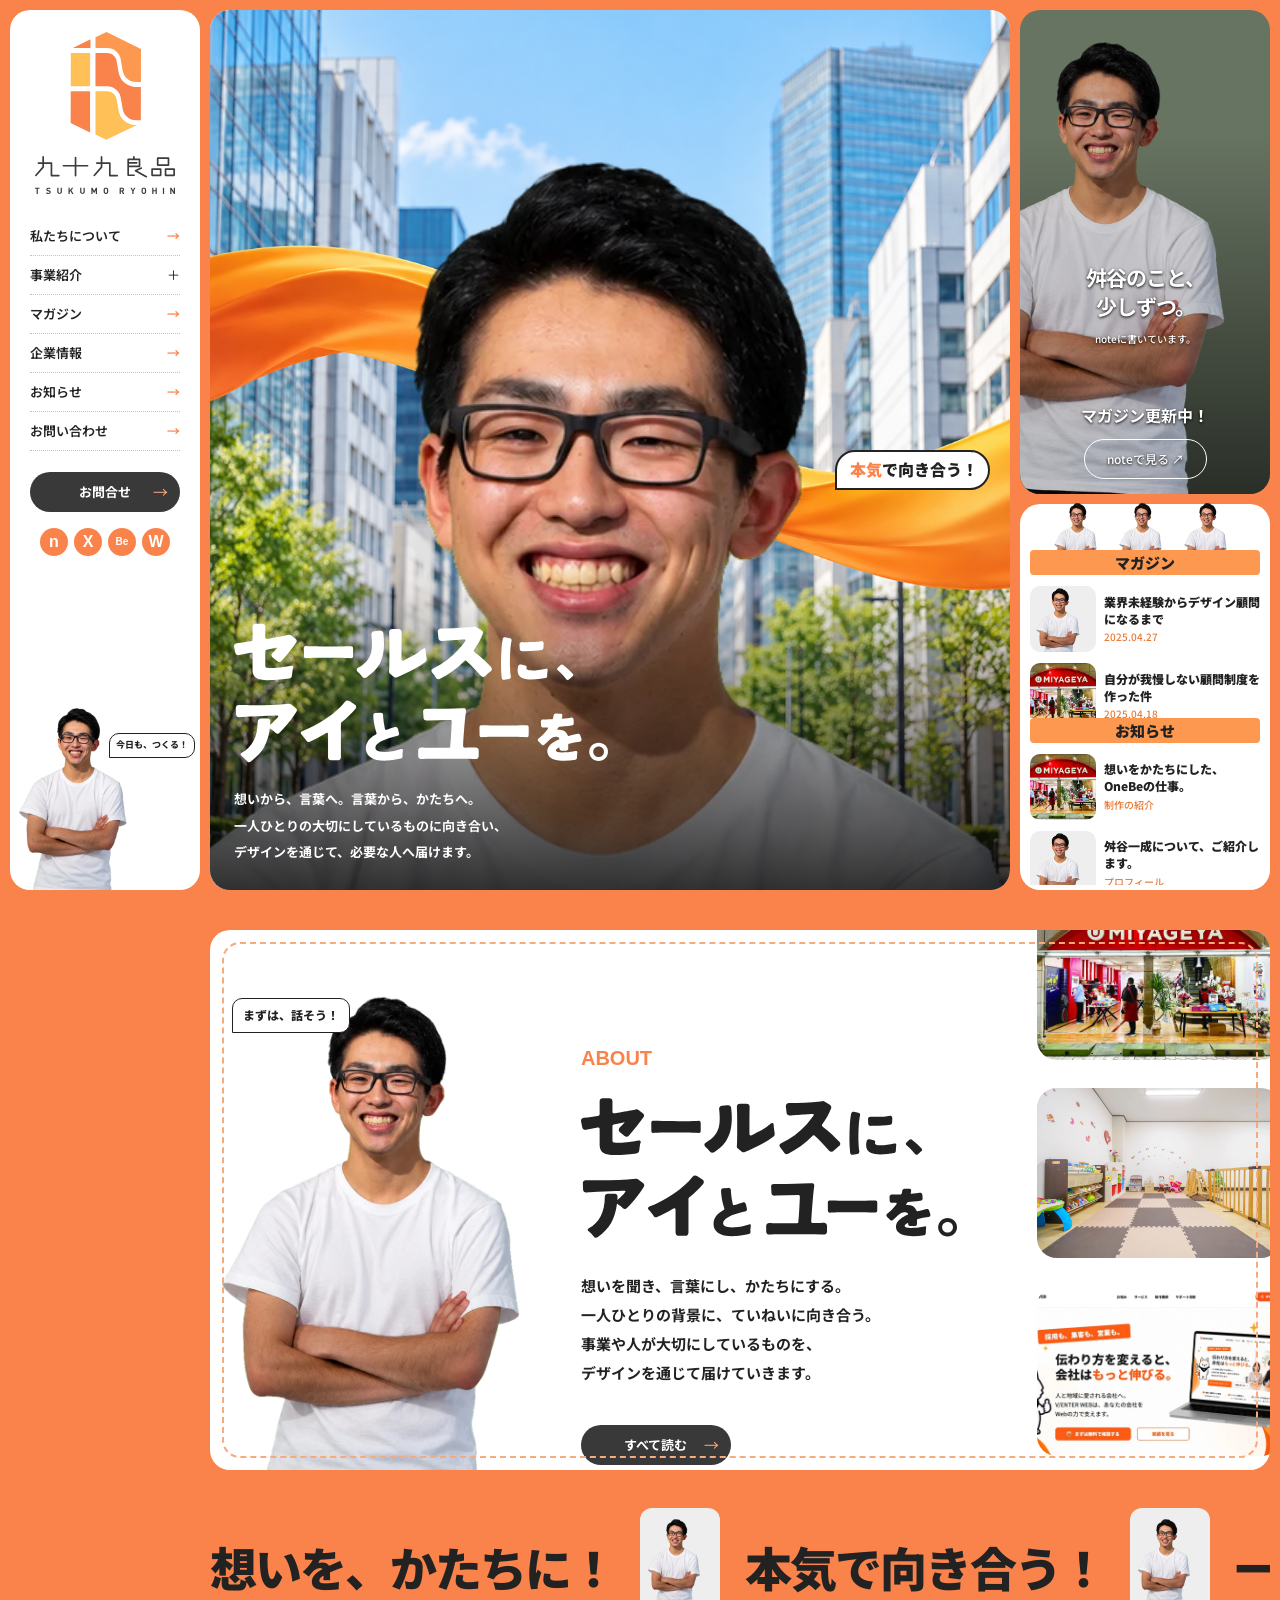
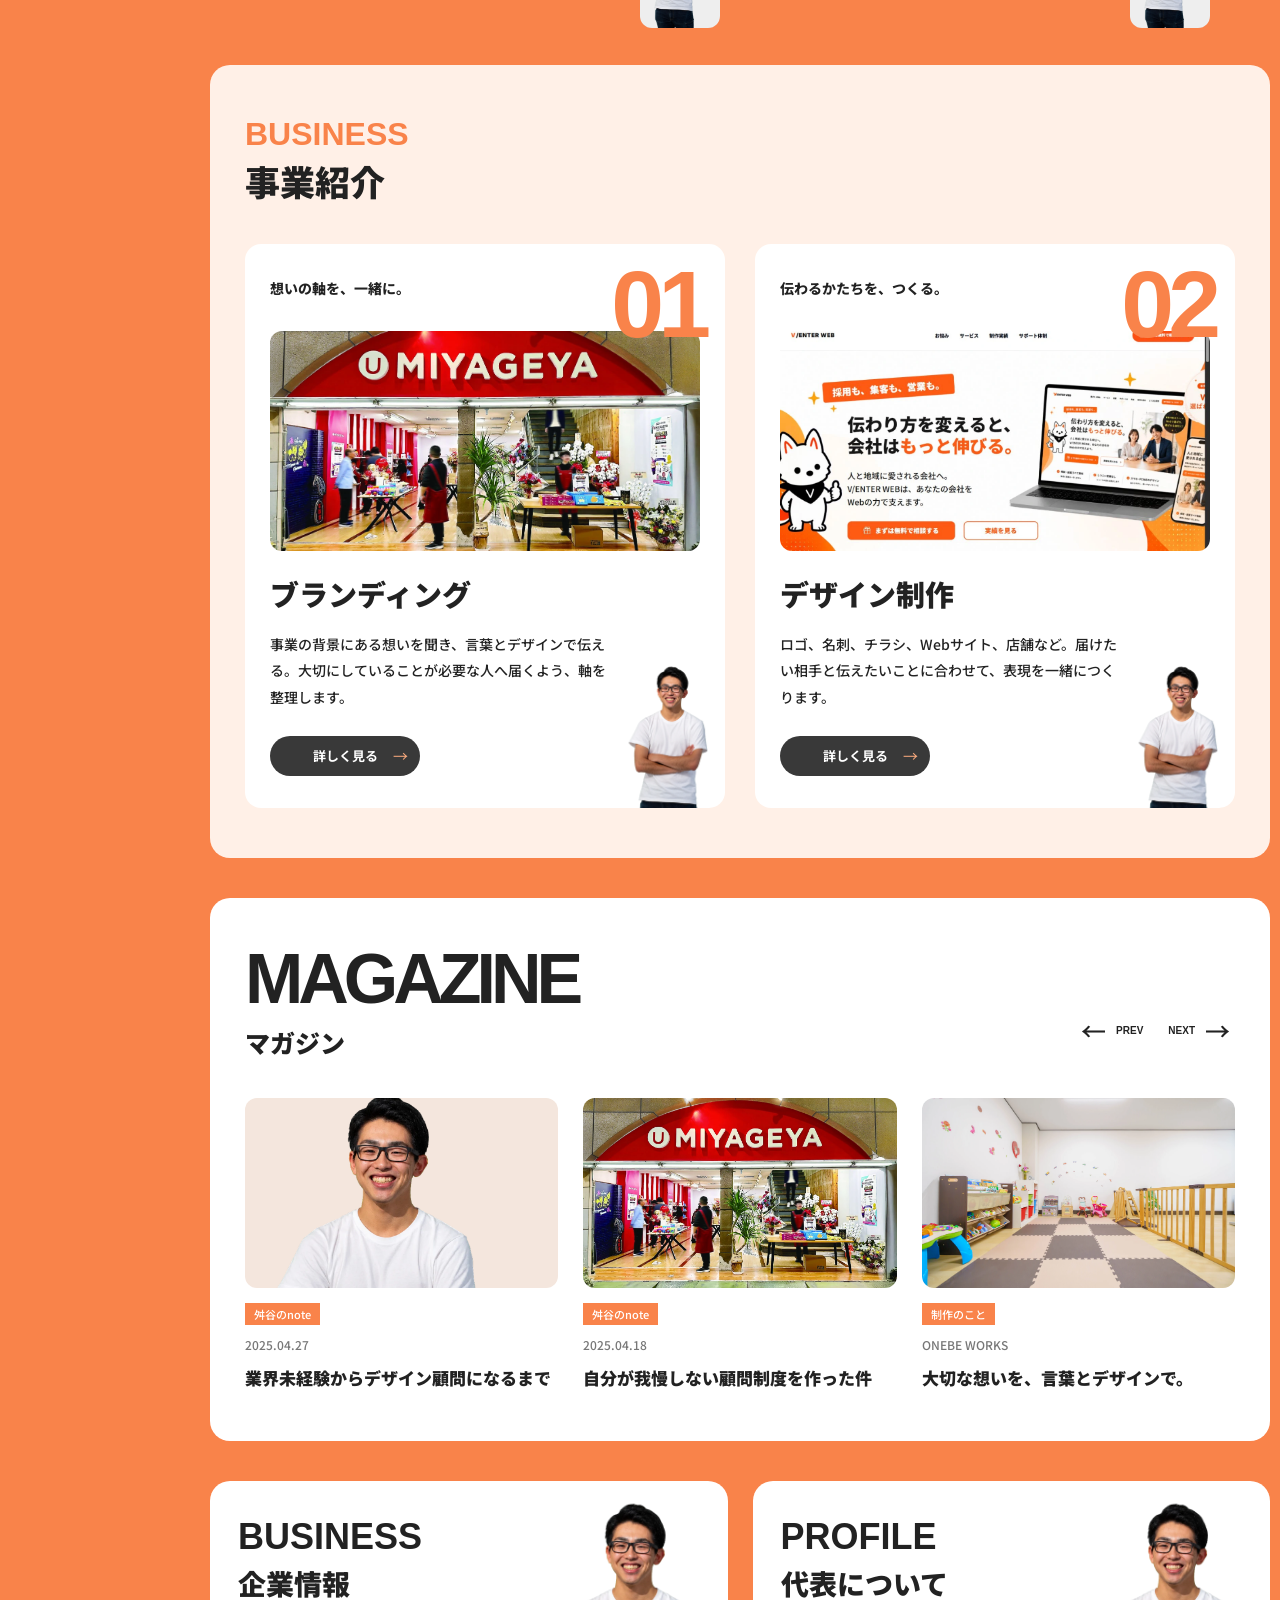
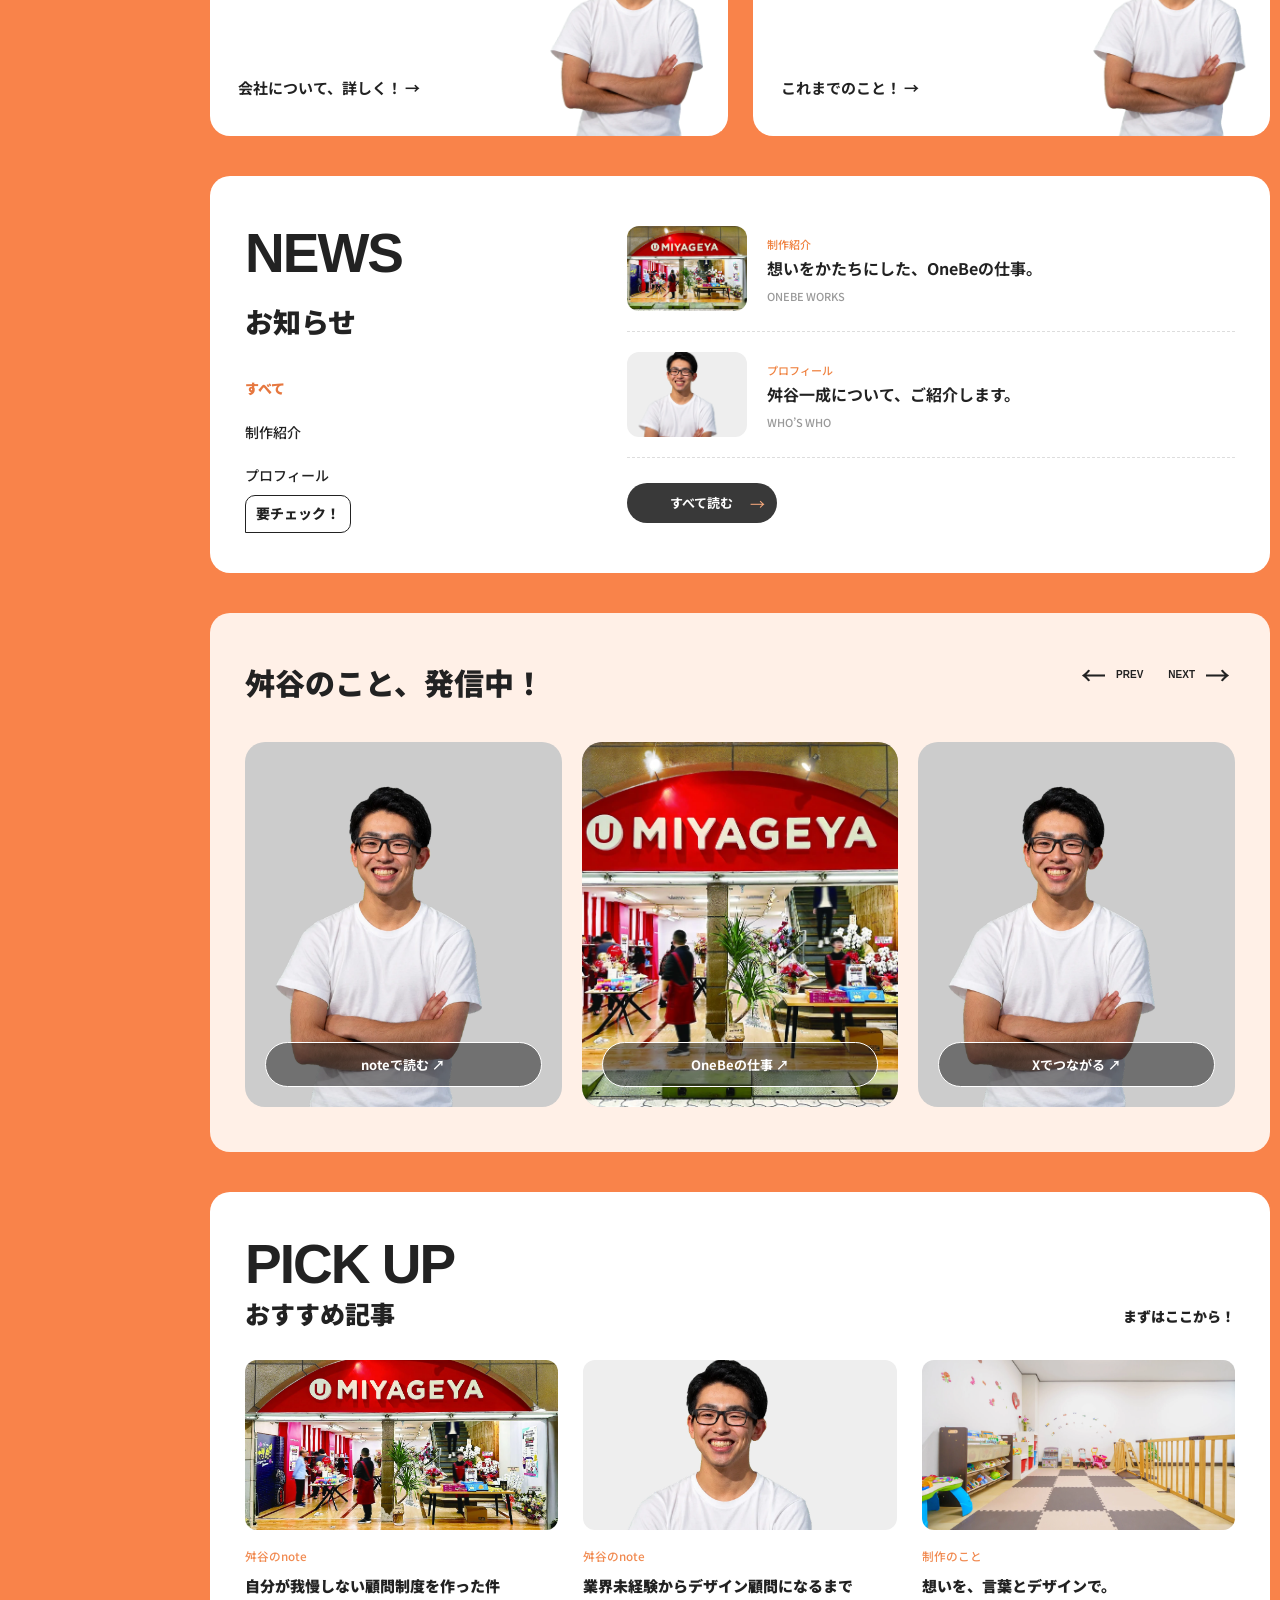
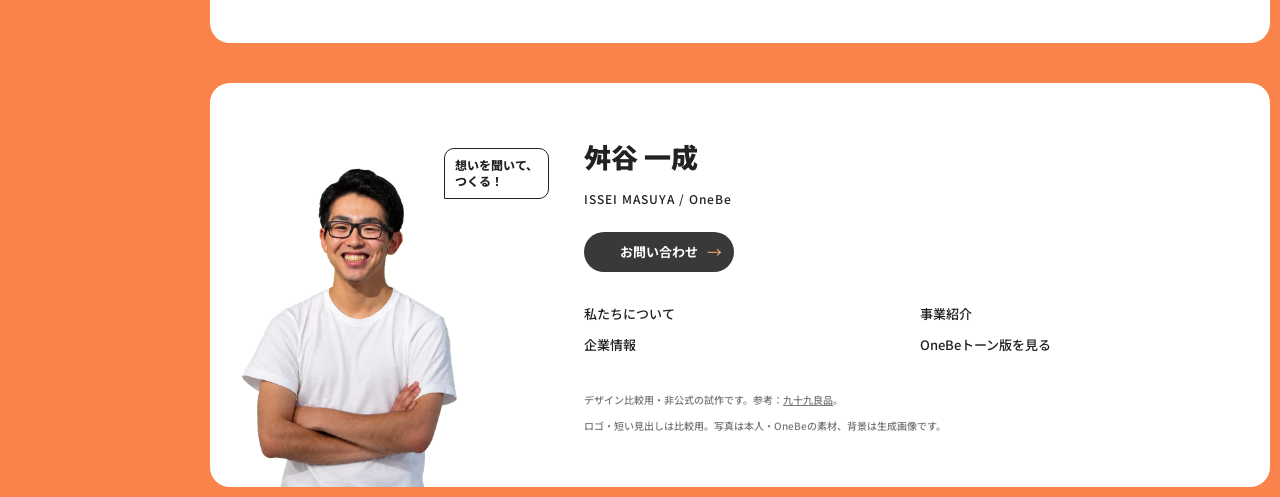
==== reference-study/index.html @ 9614a1eb "Add reference-layout photo replacement comparison with noindex" ====
﻿<!doctype html>
<html lang="ja"><head><meta charset="utf-8"><meta name="viewport" content="width=device-width,initial-scale=1"><meta name="robots" content="noindex,nofollow"><meta name="googlebot" content="noindex,nofollow"><title>写真差替え・デザイン比較｜who's who</title><meta name="description" content="九十九良品サイトの構成を検証する写真差替え比較版。公式サイトではありません。"><link rel="stylesheet" href="study.css?v=1"><script src="study.js" defer></script></head>
<body id="top"><a class="skip" href="#main">本文へ移動</a><div class="layout"><aside class="side"><header><div class="brand"><a href="#top" aria-label="比較版トップ"><picture><source media="(max-width:768px)" srcset="assets/logo-tsukumo_02.svg"><img src="assets/logo-tsukumo_01.svg" alt="九十九良品：参考サイトのロゴ" width="150" height="180"></picture></a><button id="menu" aria-expanded="false" aria-controls="nav">MENU ＋</button></div><div id="nav" class="navigation"><nav aria-label="メインメニュー"><a href="#about">私たちについて <span>→</span></a><button id="business-toggle" aria-expanded="false" aria-controls="business-nav">事業紹介 <span>＋</span></button><div id="business-nav" hidden><a href="#business">ブランディング</a><a href="#business">デザイン制作</a></div><a href="#magazine">マガジン <span>→</span></a><a href="#company">企業情報 <span>→</span></a><a href="#news">お知らせ <span>→</span></a><a href="#contact">お問い合わせ <span>→</span></a></nav><a class="pill" href="https://onebe-inc.github.io/corporate/contact/">お問合せ <span>→</span></a><div class="socials"><a href="https://note.com/isseimasuya" aria-label="note">n</a><a href="https://x.com/isseimasuya" aria-label="X">X</a><a href="https://onebe-inc.github.io/corporate/" aria-label="OneBe">Be</a><a href="../" aria-label="OneBe版へ">W</a></div></div><div class="side-person"><img src="assets/portrait.webp" alt="" width="1000" height="1500"><span class="bubble">今日も、つくる！</span></div></header></aside>
<main id="main"><section class="fv" aria-label="メインビジュアル"><div class="kv"><img class="city" src="assets/hero-background.png" alt="" width="1122" height="1402"><img class="person" src="assets/portrait.webp" alt="舛谷一成の人物写真に差し替えたメインビジュアル" width="1000" height="1500" fetchpriority="high"><div class="shade"></div><div class="balloon"><span>本気</span>で向き合う！</div><div class="kv-content"><h1><img src="assets/tx_01.svg" alt="セールスに、アイとユーを。" width="374" height="146"></h1><p>想いから、言葉へ。言葉から、かたちへ。<br>一人ひとりの大切にしているものに向き合い、<br>デザインを通じて、必要な人へ届けます。</p></div></div>
<aside class="fv-side" aria-label="記事とお知らせ"><a class="channel-card" href="https://note.com/isseimasuya"><img src="assets/portrait.webp" alt="舛谷一成" width="1000" height="1500"><div><strong>舛谷のこと、<br>少しずつ。</strong><small>noteに書いています。</small><b>マガジン更新中！</b><span>noteで見る ↗</span></div></a><div class="feed"><div class="feed-people" aria-hidden="true"><img src="assets/portrait.webp" alt=""><img src="assets/portrait.webp" alt=""><img src="assets/portrait.webp" alt=""></div><h2>マガジン</h2><div class="feed-list"><a href="https://note.com/isseimasuya/n/nf09b0b39cf4e"><img src="assets/portrait.webp" alt=""><p>業界未経験からデザイン顧問になるまで<time>2025.04.27</time></p></a><a href="https://note.com/isseimasuya/n/n8f726bd15c72"><img src="assets/umui-miyageya.webp" alt=""><p>自分が我慢しない顧問制度を作った件<time>2025.04.18</time></p></a></div><h2>お知らせ</h2><div class="feed-list"><a href="#work"><img src="assets/umui-miyageya.webp" alt=""><p>想いをかたちにした、OneBeの仕事。<time>制作の紹介</time></p></a><a href="#about"><img src="assets/portrait.webp" alt=""><p>舛谷一成について、ご紹介します。<time>プロフィール</time></p></a></div></div></aside></section>
<section class="about section" id="about"><div class="about-border"></div><img class="about-person" src="assets/portrait.webp" alt="舛谷一成" width="1000" height="1500"><div class="about-copy"><span class="eyebrow">ABOUT</span><h2><img src="assets/tx_01.svg" alt="セールスに、アイとユーを。" width="374" height="146"></h2><p>想いを聞き、言葉にし、かたちにする。<br>一人ひとりの背景に、ていねいに向き合う。<br>事業や人が大切にしているものを、<br>デザインを通じて届けていきます。</p><a class="pill" href="../#about">すべて読む <span>→</span></a></div><div class="about-gallery"><img src="assets/umui-miyageya.webp" alt="UMUI・MIYAGEYA 店舗" loading="lazy"><img src="assets/soyokaze-room.webp" alt="託児所そよかぜ" loading="lazy"><img src="assets/vaizo-enter-web-top.webp" alt="VAIZOのWebサイト" loading="lazy"></div><span class="about-bubble bubble">まずは、話そう！</span></section>
<div class="ribbon-copy" aria-hidden="true"><b>想いを、かたちに！</b><img src="assets/portrait.webp" alt=""><b>本気で向き合う！</b><img src="assets/portrait.webp" alt=""><b>一緒につくる！</b></div>
<section class="business section" id="business"><div class="section-heading"><span class="eyebrow">BUSINESS</span><h2>事業紹介</h2></div><div class="business-grid"><article><span class="service-label">想いの軸を、一緒に。</span><b class="service-number">01</b><img class="service-photo" src="assets/umui-miyageya.webp" alt="UMUI・MIYAGEYAの店舗" loading="lazy"><h3>ブランディング</h3><p>事業の背景にある想いを聞き、言葉とデザインで伝える。大切にしていることが必要な人へ届くよう、軸を整理します。</p><a class="pill" href="https://onebe-inc.github.io/corporate/">詳しく見る <span>→</span></a><img class="service-person" src="assets/portrait.webp" alt="" loading="lazy"></article><article><span class="service-label">伝わるかたちを、つくる。</span><b class="service-number">02</b><img class="service-photo" src="assets/vaizo-enter-web-top.webp" alt="VAIZOのWebサイト" loading="lazy"><h3>デザイン制作</h3><p>ロゴ、名刺、チラシ、Webサイト、店舗など。届けたい相手と伝えたいことに合わせて、表現を一緒につくります。</p><a class="pill" href="https://onebe-inc.github.io/corporate/works/">詳しく見る <span>→</span></a><img class="service-person" src="assets/portrait.webp" alt="" loading="lazy"></article></div></section>
<section class="magazine section" id="magazine"><div class="section-heading"><span class="magazine-en">MAGAZINE</span><h2>マガジン</h2><div class="carousel-controls"><button data-target="articles" data-dir="-1" aria-label="前の記事">← <small>PREV</small></button><button data-target="articles" data-dir="1" aria-label="次の記事"><small>NEXT</small> →</button></div></div><div class="article-track" id="articles"><a href="https://note.com/isseimasuya/n/nf09b0b39cf4e"><img src="assets/portrait.webp" alt="舛谷一成" loading="lazy"><span class="category">舛谷のnote</span><time>2025.04.27</time><h3>業界未経験からデザイン顧問になるまで</h3></a><a href="https://note.com/isseimasuya/n/n8f726bd15c72"><img src="assets/umui-miyageya.webp" alt="UMUI・MIYAGEYAの店舗" loading="lazy"><span class="category">舛谷のnote</span><time>2025.04.18</time><h3>自分が我慢しない顧問制度を作った件</h3></a><a href="https://onebe-inc.github.io/corporate/works/"><img src="assets/soyokaze-room.webp" alt="託児所そよかぜ" loading="lazy"><span class="category">制作のこと</span><time>ONEBE WORKS</time><h3>大切な想いを、言葉とデザインで。</h3></a></div></section>
<div class="wide-links section" id="company"><a href="https://onebe-inc.github.io/corporate/about/"><div><span>BUSINESS</span><h2>企業情報</h2></div><img src="assets/portrait.webp" alt="舛谷一成" loading="lazy"><b>会社について、詳しく！ →</b></a><a href="../#story"><div><span>PROFILE</span><h2>代表について</h2></div><img src="assets/portrait.webp" alt="舛谷一成" loading="lazy"><b>これまでのこと！ →</b></a></div>
<section class="news section" id="news"><div class="news-title"><span class="eyebrow">NEWS</span><h2>お知らせ</h2><div class="tabs"><button class="selected" data-filter="all">すべて</button><button data-filter="work">制作紹介</button><button data-filter="profile">プロフィール</button></div></div><div class="news-list"><a href="https://onebe-inc.github.io/corporate/works/" data-kind="work"><img src="assets/umui-miyageya.webp" alt="" loading="lazy"><span><small>制作紹介</small><strong>想いをかたちにした、OneBeの仕事。</strong><time>ONEBE WORKS</time></span></a><a href="../#about" data-kind="profile"><img src="assets/portrait.webp" alt="" loading="lazy"><span><small>プロフィール</small><strong>舛谷一成について、ご紹介します。</strong><time>WHO’S WHO</time></span></a><a class="pill" href="https://onebe-inc.github.io/corporate/news/">すべて読む <span>→</span></a></div><span class="news-bubble bubble">要チェック！</span></section>
<section class="channel section"><div class="section-heading"><h2>舛谷のこと、発信中！</h2><div class="carousel-controls"><button data-target="channels" data-dir="-1" aria-label="前の投稿">← <small>PREV</small></button><button data-target="channels" data-dir="1" aria-label="次の投稿"><small>NEXT</small> →</button></div></div><div class="channel-track" id="channels"><a href="https://note.com/isseimasuya"><img src="assets/portrait.webp" alt="舛谷一成" loading="lazy"><b>noteで読む ↗</b></a><a href="https://onebe-inc.github.io/corporate/works/"><img src="assets/umui-miyageya.webp" alt="UMUI・MIYAGEYA" loading="lazy"><b>OneBeの仕事 ↗</b></a><a href="https://x.com/isseimasuya"><img src="assets/portrait.webp" alt="舛谷一成" loading="lazy"><b>Xでつながる ↗</b></a></div></section>
<section class="pickup section" id="work"><div class="section-heading"><span class="eyebrow">PICK UP</span><h2>おすすめ記事</h2><p>まずはここから！</p></div><div class="pick-grid"><a href="https://note.com/isseimasuya/n/n8f726bd15c72"><img src="assets/umui-miyageya.webp" alt="" loading="lazy"><small>舛谷のnote</small><h3>自分が我慢しない顧問制度を作った件</h3></a><a href="https://note.com/isseimasuya/n/nf09b0b39cf4e"><img src="assets/portrait.webp" alt="" loading="lazy"><small>舛谷のnote</small><h3>業界未経験からデザイン顧問になるまで</h3></a><a href="https://onebe-inc.github.io/corporate/works/"><img src="assets/soyokaze-room.webp" alt="" loading="lazy"><small>制作のこと</small><h3>想いを、言葉とデザインで。</h3></a></div></section>
<footer class="section" id="contact"><div class="footer-person"><img src="assets/portrait.webp" alt="" loading="lazy"><span class="bubble">想いを聞いて、<br>つくる！</span></div><div class="footer-info"><h2>舛谷 一成</h2><p>ISSEI MASUYA / OneBe</p><a class="pill" href="https://onebe-inc.github.io/corporate/contact/">お問い合わせ <span>→</span></a><div class="footer-nav"><a href="#about">私たちについて</a><a href="#business">事業紹介</a><a href="#company">企業情報</a><a href="../">OneBeトーン版を見る</a></div><small>デザイン比較用・非公式の試作です。参考：<a href="https://tsukumo-ryouhin.jp/">九十九良品</a>。<br>ロゴ・短い見出しは比較用。写真は本人・OneBeの素材、背景は生成画像です。</small></div></footer></main></div></body></html>
---- reference-study/study.css ----
﻿@import url('https://fonts.googleapis.com/css2?family=Noto+Sans+JP:wght@400;500;600;700;800;900&display=swap');
:root{--orange:#f9834a;--accent:#fc984f;--ink:#222;--white:#fff}*{box-sizing:border-box}html{scroll-behavior:smooth;scroll-padding-top:25px}body{margin:0;background:var(--orange);color:var(--ink);font:500 14px/1.8 'Noto Sans JP',sans-serif}a{color:inherit;text-decoration:none}button{font:inherit;color:inherit;cursor:pointer}img{max-width:100%;vertical-align:middle}h1,h2,h3,p,figure{margin:0}h2,h3{font-weight:900}button:focus-visible,a:focus-visible{outline:3px solid #2159c9;outline-offset:4px}.skip{position:fixed;left:10px;top:-100px;z-index:100;background:#fff;padding:12px}.skip:focus{top:10px}
.layout{max-width:1360px;padding:10px;margin:auto;display:grid;grid-template-columns:190px minmax(0,1fr);gap:10px}.side{position:relative}.side header{position:sticky;top:10px;height:calc(100dvh - 20px);min-height:730px;border-radius:20px;background:white;overflow:hidden;padding:20px;isolation:isolate}.brand img{width:150px;height:auto;display:block}.brand{height:178px}.brand #menu{display:none}.navigation{position:relative;z-index:3}nav{margin-top:15px}nav>a,nav>button{width:100%;display:flex;align-items:center;justify-content:space-between;background:none;border:0;border-bottom:1px dotted #c5c5b4;text-align:left;min-height:38px;padding:8px 0;font-size:13px;font-weight:600}nav a>span{color:var(--orange)}nav button>span{font-weight:400}#business-nav{background:#fff4eb;padding-left:8px;font-size:11px}#business-nav a{display:block;padding:8px}.pill{background:#393939;color:#fff;border-radius:25px;height:40px;padding:9px 18px;display:flex;align-items:center;justify-content:center;position:relative;font-size:13px;font-weight:700;min-width:150px;width:max-content}.pill>span{position:absolute;right:12px;font-size:15px;font-weight:400;color:#f9aa7d}.navigation>.pill{margin-top:25px;width:150px}.socials{display:flex;gap:6px;justify-content:center;margin-top:16px}.socials a{display:grid;place-items:center;width:28px;height:28px;background:var(--orange);color:white;border-radius:50%;font:700 16px Arial}.socials a:nth-child(3){font-size:10px}.side-person{position:absolute;bottom:0;left:10px;right:5px;height:195px;z-index:1}.side-person>img{width:165px;height:247px;object-fit:contain;position:absolute;left:-17px;bottom:-42px}.bubble{background:white;border:1.5px solid #222;border-radius:10px 10px 10px 0;font-weight:800;line-height:1.4;padding:8px 10px;white-space:nowrap}.side-person .bubble{position:absolute;right:0;top:38px;font-size:9px;padding:5px 6px}main{min-width:0}.fv{display:grid;grid-template-columns:minmax(0,1fr) 250px;gap:10px;height:calc(100dvh - 20px);min-height:730px}.kv{position:relative;overflow:hidden;border-radius:20px;background:#fff;color:white;isolation:isolate}.city{position:absolute;width:100%;height:100%;object-fit:cover;object-position:center}.person{position:absolute;width:166%;height:auto;max-width:none;top:-17%;left:-27%;z-index:1}.shade{position:absolute;inset:0;background:linear-gradient(180deg,transparent 64.25%,rgba(0,0,0,.8));z-index:2}.balloon{position:absolute;top:50%;left:calc(50% + 9em);background:white;border:2px solid #222;border-radius:22px 22px 22px 0;color:#222;padding:7px 10px 9px 13px;font-size:clamp(12px,1.25vw,17px);font-weight:900;line-height:1.25;white-space:nowrap;z-index:3}.balloon>span{color:var(--orange)}.kv-content{position:absolute;left:24px;right:24px;bottom:24px;z-index:4;display:flex;align-items:end;gap:28px}.kv h1{width:46.6334%;max-width:374px;flex-shrink:0}.kv h1 img{width:100%;height:auto;filter:invert(1) brightness(2);display:block}.kv-content>p{font-size:13px;line-height:2.04;font-weight:700;max-width:400px}.fv-side{display:flex;flex-direction:column;gap:10px;min-width:0}.channel-card{height:55%;min-height:390px;border-radius:20px;overflow:hidden;position:relative;background:#687462;color:#fff;flex-shrink:0;isolation:isolate}.channel-card>img{position:absolute;width:160%;max-width:none;height:auto;left:-38%;top:-5%;filter:brightness(.82)}.channel-card:after{content:'';position:absolute;inset:0;background:linear-gradient(transparent 25%,#0009);z-index:-1}.channel-card>div{position:absolute;inset:auto 10px 15px;text-align:center;text-shadow:0 1px 3px #000;display:flex;align-items:center;flex-direction:column}.channel-card strong{font-size:22px;line-height:1.4;letter-spacing:-1px}.channel-card small{font-size:10px;margin:8px 0}.channel-card b{font-size:16px;margin-top:45px}.channel-card span{display:block;border:1px solid white;border-radius:25px;font-size:12px;padding:8px 22px;margin-top:10px}.feed{border-radius:20px;background:white;flex-grow:1;min-height:0;position:relative;padding:46px 10px 5px;display:flex;flex-direction:column;isolation:isolate}.feed-people{position:absolute;left:10px;right:10px;top:-10px;height:56px;overflow:hidden;display:flex;justify-content:center;z-index:-1}.feed-people img{width:65px;height:98px;object-fit:contain}.feed h2{font-size:15px;line-height:25px;height:25px;background:var(--accent);border-radius:4px;text-align:center;flex-shrink:0}.feed-list{overflow:auto;scrollbar-width:none;flex:1;min-height:0;padding-block:5px}.feed-list::-webkit-scrollbar{display:none}.feed-list a{display:flex;align-items:center;gap:8px;margin:6px 0 11px}.feed-list a>img{width:66px;height:66px;border-radius:10px;object-fit:cover;background:#eee;flex-shrink:0}.feed-list a>img[src*="portrait"]{object-position:50% 20%}.feed-list p{font-size:12px;font-weight:900;line-height:1.4}.feed-list time{display:block;color:#e77b37;font-weight:500;font-size:10px;margin-top:3px}
.section{margin-top:40px;border-radius:20px;position:relative}.about{height:540px;background:#fff;overflow:hidden;display:grid;grid-template-columns:32% 40% 23%;column-gap:3%;align-items:center}.about-border{position:absolute;inset:12px;border:2px dashed #f9aa7d;border-radius:18px;pointer-events:none;z-index:4}.about-person{position:absolute;width:43%;height:auto;bottom:-27%;left:-3%;max-width:none}.about-copy{grid-column:2;padding:45px 0;position:relative;z-index:3}.eyebrow{font:900 20px/1.2 Arial;color:var(--orange);display:block}.about h2{margin:25px 0 30px;max-width:376px}.about h2 img{display:block;width:100%}.about p{font-size:15px;line-height:1.95;font-weight:700}.about .pill{margin-top:37px}.about-gallery{grid-column:3;display:flex;flex-direction:column;gap:28px;height:650px;transform:translateY(-40px)}.about-gallery img{width:100%;height:170px;object-fit:cover;border-radius:20px}.about-bubble{position:absolute;left:22px;top:68px;font-size:12px;z-index:5}.ribbon-copy{display:flex;align-items:center;gap:25px;white-space:nowrap;overflow:hidden;height:195px}.ribbon-copy b{font-size:47px;font-weight:900;letter-spacing:-2px}.ribbon-copy img{height:120px;width:90px;object-fit:cover;object-position:50% 5%;background:#eee;border-radius:12px}.business{background:#fff0e7;padding:50px 35px;margin-top:0}.section-heading{position:relative;margin-bottom:40px}.section-heading .eyebrow{font-size:32px}.section-heading h2{font-size:35px;line-height:1.3;margin-top:5px}.business-grid{display:grid;grid-template-columns:1fr 1fr;gap:30px}.business article{position:relative;background:#fff;border-radius:16px;padding:32px 25px;overflow:hidden}.service-label{font-size:14px;font-weight:800;position:relative;z-index:2}.service-number{font:900 95px/1 Arial;color:var(--orange);position:absolute;right:20px;top:13px;letter-spacing:-6px}.service-photo{width:100%;height:220px;object-fit:cover;border-radius:12px;margin:30px 0 24px}.business h3{font-size:29px;line-height:1.3;margin-bottom:18px}.business p{font-size:14px;line-height:1.9;max-width:340px;position:relative;z-index:3}.business .pill{margin-top:25px}.service-person{position:absolute;width:125px;height:180px;object-fit:contain;bottom:-22px;right:-15px;pointer-events:none}.magazine{padding:50px 35px;background:#fff}.magazine-en{font:900 70px/.9 Arial;letter-spacing:-5px}.magazine h2{font-size:25px;margin-top:15px}.carousel-controls{display:flex;gap:15px;position:absolute;right:0;bottom:0}.carousel-controls button{display:flex;align-items:center;gap:10px;background:none;border:0;font-size:25px;padding:5px;min-width:40px;min-height:44px}.carousel-controls small{font:800 10px Arial}.article-track{display:flex;gap:25px;overflow:auto;scroll-snap-type:x mandatory;scrollbar-width:none}.article-track>a{width:calc((100% - 50px)/3);min-width:260px;flex-shrink:0;scroll-snap-align:start}.article-track>a>img{width:100%;height:190px;object-fit:cover;border-radius:12px;background:#f4e6dd}.article-track>a>img[src*="portrait"]{object-position:50% 17%}.category{display:inline-block;background:var(--orange);color:#fff;font-size:11px;line-height:22px;padding:0 9px;margin-top:15px}.article-track time{display:block;font-size:12px;margin:8px 0;color:#777}.article-track h3{font-size:17px;line-height:1.6}.wide-links{display:grid;grid-template-columns:1fr 1fr;gap:25px}.wide-links>a{border-radius:20px;background:#fff;position:relative;overflow:hidden;min-height:255px;padding:35px 28px;display:flex;flex-direction:column;justify-content:space-between}.wide-links>a>div{position:relative;z-index:2}.wide-links span{font:900 36px Arial}.wide-links h2{font-size:28px}.wide-links img{position:absolute;width:235px;height:350px;object-fit:contain;right:-35px;bottom:-85px}.wide-links b{font-size:15px;position:relative;z-index:2}.news{background:#fff;padding:50px 35px;display:grid;grid-template-columns:35% 1fr;gap:35px}.news .eyebrow{font:900 55px/1 Arial;color:#222;letter-spacing:-2px}.news h2{font-size:28px;margin:15px 0 25px}.tabs{display:flex;flex-direction:column;align-items:start;gap:8px}.tabs button{border:0;background:none;padding:5px 0;font-size:14px}.tabs button.selected{font-weight:900;color:#e6773f}.news-list>a:not(.pill){display:flex;align-items:center;gap:20px;padding:20px 0;border-bottom:1px dashed #ddd}.news-list>a:first-child{padding-top:0}.news-list img{width:120px;height:85px;object-fit:cover;border-radius:12px;background:#eee}.news-list img[src*="portrait"]{object-position:center 20%}.news-list small{color:#ef813f;font-size:11px}.news-list strong{display:block;font-size:16px;line-height:1.6}.news-list time{display:block;color:#999;font-size:11px;margin-top:5px}.news-list .pill{margin-top:25px}.news-bubble{position:absolute;left:35px;bottom:40px}.channel{background:#fff0e7;padding:45px 35px}.channel h2{font-size:30px}.channel-track{display:flex;gap:20px;overflow:auto;scroll-snap-type:x mandatory;scrollbar-width:none}.channel-track>a{flex-shrink:0;width:calc((100% - 40px)/3);min-width:240px;position:relative;border-radius:20px;overflow:hidden;scroll-snap-align:start;height:365px;background:#ccc}.channel-track img{width:100%;height:100%;object-fit:cover;object-position:50% 0}.channel-track b{position:absolute;bottom:20px;left:20px;right:20px;border:1px solid white;color:white;border-radius:25px;padding:10px;text-align:center;background:#2228;font-size:13px}.pickup{background:#fff;padding:45px 35px}.pickup .eyebrow{font:900 55px/1 Arial;color:#222;letter-spacing:-2px}.pickup .section-heading{margin-bottom:30px}.pickup h2{font-size:25px}.pickup .section-heading>p{position:absolute;right:0;bottom:0;font-weight:900}.pick-grid{display:grid;grid-template-columns:repeat(3,1fr);gap:25px}.pick-grid img{width:100%;height:170px;object-fit:cover;border-radius:12px;background:#eee}.pick-grid img[src*="portrait"]{object-position:50% 15%}.pick-grid small{display:block;color:#f18b52;margin-top:15px}.pick-grid h3{font-size:15px;line-height:1.6;margin-top:8px}footer{min-height:400px;background:#fff;display:grid;grid-template-columns:32% 1fr;overflow:hidden}.footer-person{position:relative}.footer-person img{position:absolute;width:330px;max-width:none;height:495px;object-fit:contain;bottom:-130px;left:0}.footer-person .bubble{position:absolute;right:0;top:65px;font-size:12px}.footer-info{padding:50px 35px}.footer-info h2{font-size:27px}.footer-info>p{font-size:12px;letter-spacing:1px;margin-top:7px}.footer-info .pill{margin-top:22px}.footer-nav{display:grid;grid-template-columns:1fr 1fr;gap:8px 20px;margin:30px 0;font-size:13px}.footer-info small{font-size:10px;line-height:1.7;color:#777}.footer-info small a{text-decoration:underline}[hidden]{display:none!important}.pill:hover{background:#111}a:hover h3{text-decoration:underline;text-underline-offset:4px}
@media(max-width:1359px) and (min-width:980px){.fv{grid-template-columns:minmax(0,1fr) 250px}.kv-content{display:block}.kv h1{width:374px;max-width:90%}.kv-content>p{margin-top:20px}.balloon{left:auto;right:20px}.person{width:190%;left:-37%;top:-7%}.channel-card strong{font-size:21px}}
@media(max-width:979px) and (min-width:769px){.fv{grid-template-columns:1fr;height:auto;min-height:0}.kv{height:calc(100dvh - 20px);min-height:730px}.fv-side{display:grid;grid-template-columns:1fr 1fr;height:440px;margin-top:10px}.channel-card{height:100%;min-height:0}.feed{height:440px}.kv-content{display:block}.kv h1{width:350px}.kv-content>p{margin-top:20px;font-size:12px}.person{width:205%;left:-45%;top:-5%}.balloon{left:auto;right:20px}.about{grid-template-columns:38% 55%;height:570px;gap:3%}.about-person{width:58%;left:-13%;bottom:-5%}.about-copy{grid-column:2;padding-right:20px}.about-gallery{display:none}.about h2{margin:20px 0}.about p{font-size:13px}.about .pill{margin-top:25px}.business-grid{grid-template-columns:1fr}.wide-links{gap:15px}.wide-links>a{padding:25px 20px;min-height:290px}.wide-links span{font-size:25px}.wide-links h2{font-size:22px}.wide-links img{right:-65px;bottom:-100px}.wide-links b{font-size:11px}.news{grid-template-columns:1fr}.tabs{flex-direction:row;gap:20px}.news-bubble{display:none}.pick-grid{grid-template-columns:1fr 1fr}.pick-grid>a:last-child{display:none}footer{grid-template-columns:30% 1fr}.footer-person img{left:-70px}}
@media(max-width:768px){html{scroll-padding-top:95px}.layout{display:block;padding:2.6667vw}.side{position:sticky;top:2.6667vw;z-index:30;margin-bottom:2.6667vw}.side header{height:auto;min-height:0;padding:12px 16px;border-radius:10px;overflow:visible}.brand{height:36px;display:flex;justify-content:space-between;align-items:center}.brand img{width:155px;height:auto}.brand #menu{display:block;border:0;background:none;font-size:11px;font-weight:800}.navigation{display:none;background:#fff}.navigation.open{display:block;padding-bottom:15px}.navigation>.pill{width:100%;margin-top:16px}.socials{justify-content:start}.side-person{display:none}nav{margin-top:15px}nav>a,nav>button{min-height:44px;font-size:14px}.fv{display:block;height:auto;min-height:0}.kv{height:105.6vw;min-height:0;border-radius:10px}.city{object-fit:cover}.person{width:175%;left:-32%;top:-21%}.shade{background:linear-gradient(transparent 45%,#000b)}.balloon{top:45%;left:auto;right:4%;font-size:10px;border-width:1.5px;padding:5px 7px 6px 8px;border-radius:12px 12px 12px 0}.kv-content{left:4vw;right:4vw;bottom:4vw;display:block}.kv h1{width:59.4667vw;max-width:85%}.kv-content>p{font-size:2.75vw;line-height:1.9;margin-top:4vw;font-weight:600}.fv-side{display:flex;flex-direction:column-reverse;gap:5.3333vw;margin-top:5.8667vw}.channel-card{height:105vw;min-height:0;border-radius:10px}.channel-card>img{width:150%;left:-25%;top:-10%}.channel-card strong{font-size:26px}.channel-card b{margin-top:40px;font-size:19px}.channel-card span{font-size:13px}.feed{min-height:405px;border-radius:10px;padding:47px 10px 8px}.feed-people{top:-12px;height:60px}.feed-people img{width:75px;height:112px}.feed h2{height:27px;line-height:27px;font-size:16px}.feed-list{min-height:125px;max-height:150px}.feed-list a{margin:9px 0}.feed-list a>img{width:65px;height:65px}.feed-list p{font-size:13px}.feed-list time{font-size:10px}.section{margin-top:8vw;border-radius:10px}.about{display:block;height:auto;min-height:620px;padding:35px 22px 0;overflow:hidden}.about-border{inset:8px;border-radius:8px;border-width:1.5px}.about-copy{position:relative;padding:0 0 260px 22%;z-index:4}.about .eyebrow{font-size:17px}.about h2{width:100%;margin:20px 0}.about p{font-size:12px;line-height:1.9}.about .pill{margin-top:22px;font-size:12px}.about-person{width:75%;left:-15%;bottom:-55px}.about-gallery{display:block;height:240px;position:absolute;bottom:-15px;right:18px;width:44%;transform:none}.about-gallery img{height:105px;margin-bottom:15px;border-radius:12px}.about-gallery img:last-child{display:none}.about-bubble{left:15px;top:auto;bottom:190px;font-size:9px;padding:5px 7px}.ribbon-copy{height:130px;gap:15px}.ribbon-copy b{font-size:29px;letter-spacing:-1px}.ribbon-copy img{height:80px;width:65px}.business{padding:30px 20px;margin-top:0}.section-heading{margin-bottom:25px}.section-heading .eyebrow{font-size:30px}.section-heading h2{font-size:25px}.business-grid{grid-template-columns:1fr;gap:25px}.business article{padding:28px 20px;border-radius:12px}.service-label{font-size:12px}.service-number{font-size:73px;top:15px;right:20px}.service-photo{height:190px;margin:30px 0 20px}.business h3{font-size:26px}.business p{font-size:12px}.business .pill{font-size:12px}.service-person{width:110px;height:155px}.magazine{padding:35px 20px}.magazine-en{font-size:45px;letter-spacing:-3px}.magazine h2{font-size:21px;margin-top:10px}.carousel-controls{gap:6px;position:relative;justify-content:end;margin-top:12px}.carousel-controls button{font-size:22px;gap:6px}.article-track{gap:18px}.article-track>a{min-width:240px;width:80%}.article-track>a>img{height:175px}.article-track h3{font-size:16px}.wide-links{grid-template-columns:1fr;gap:20px}.wide-links>a{min-height:225px;padding:30px 24px}.wide-links span{font-size:32px}.wide-links h2{font-size:25px}.wide-links b{font-size:12px}.wide-links img{width:210px;height:315px;right:-25px;bottom:-80px}.news{padding:35px 20px;grid-template-columns:1fr;gap:25px}.news .eyebrow{font-size:45px}.news h2{font-size:25px;margin:10px 0 15px}.tabs{flex-direction:row;gap:18px}.tabs button{font-size:12px;min-height:44px}.news-list>a:not(.pill){gap:12px;padding:17px 0}.news-list img{width:90px;height:73px}.news-list strong{font-size:13px}.news-list small,.news-list time{font-size:10px}.news-bubble{display:none}.news-list .pill{font-size:12px}.channel{padding:30px 20px}.channel h2{font-size:22px}.channel-track{gap:15px}.channel-track>a{width:78%;min-width:230px;height:340px}.pickup{padding:35px 20px}.pickup .eyebrow{font-size:42px}.pickup h2{font-size:22px}.pickup .section-heading>p{font-size:12px;position:static;margin-top:10px}.pick-grid{grid-template-columns:1fr;gap:25px}.pick-grid>a{display:grid;grid-template-columns:105px 1fr;gap:5px 15px;align-items:start}.pick-grid img{width:105px;height:100px;grid-row:1/3}.pick-grid small{margin-top:5px;font-size:10px}.pick-grid h3{font-size:13px;margin-top:0}footer{min-height:450px;grid-template-columns:25% 1fr}.footer-info{padding:35px 20px 35px 10px;position:relative;z-index:4}.footer-info h2{font-size:23px}.footer-info>p{font-size:9px}.footer-info .pill{font-size:12px;min-width:150px}.footer-nav{grid-template-columns:1fr;gap:8px;margin:25px 0;font-size:11px}.footer-info small{font-size:8px}.footer-person img{width:220px;height:330px;bottom:-60px;left:-60px}.footer-person .bubble{font-size:8px;top:30px;left:10px;right:auto;padding:6px}}
@media(prefers-reduced-motion:reduce){html{scroll-behavior:auto}*,*:before,*:after{animation:none!important;transition:none!important}}
/* Match measured desktop frame and avoid the grid's intrinsic-height expansion. */
@media(min-width:980px){.fv{grid-template-rows:minmax(0,1fr)}.kv,.fv-side{height:100%;min-height:0}.channel-card{min-height:0}.brand{height:185px;display:flex;justify-content:center;align-items:flex-start}.brand img{width:139.35px;height:162px;object-fit:contain}.side header{padding-top:21.5px}nav{margin-top:0}nav>a,nav>button{height:39px;min-height:39px}.navigation>.pill{margin-top:21px}.socials{margin-top:16px}.kv h1 img{height:auto;aspect-ratio:374 / 146.34375}.kv-content{bottom:24px}}
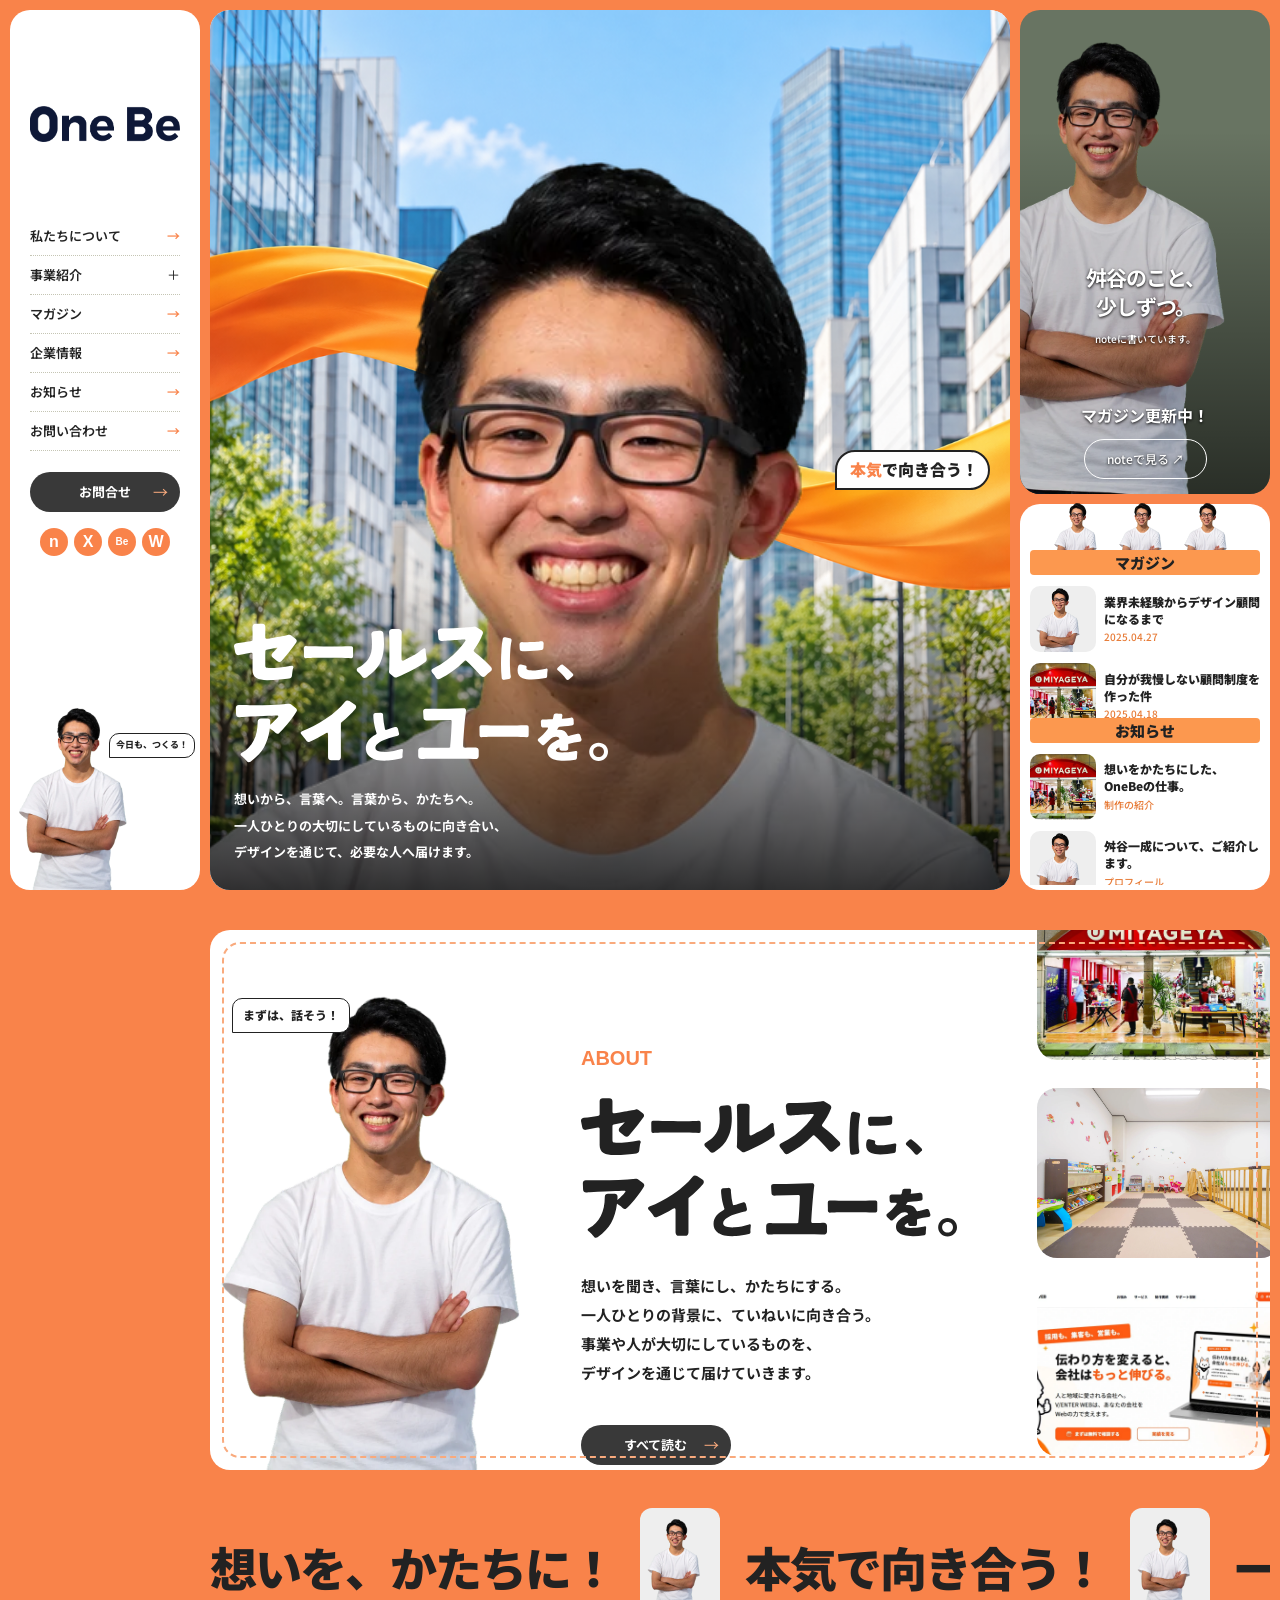
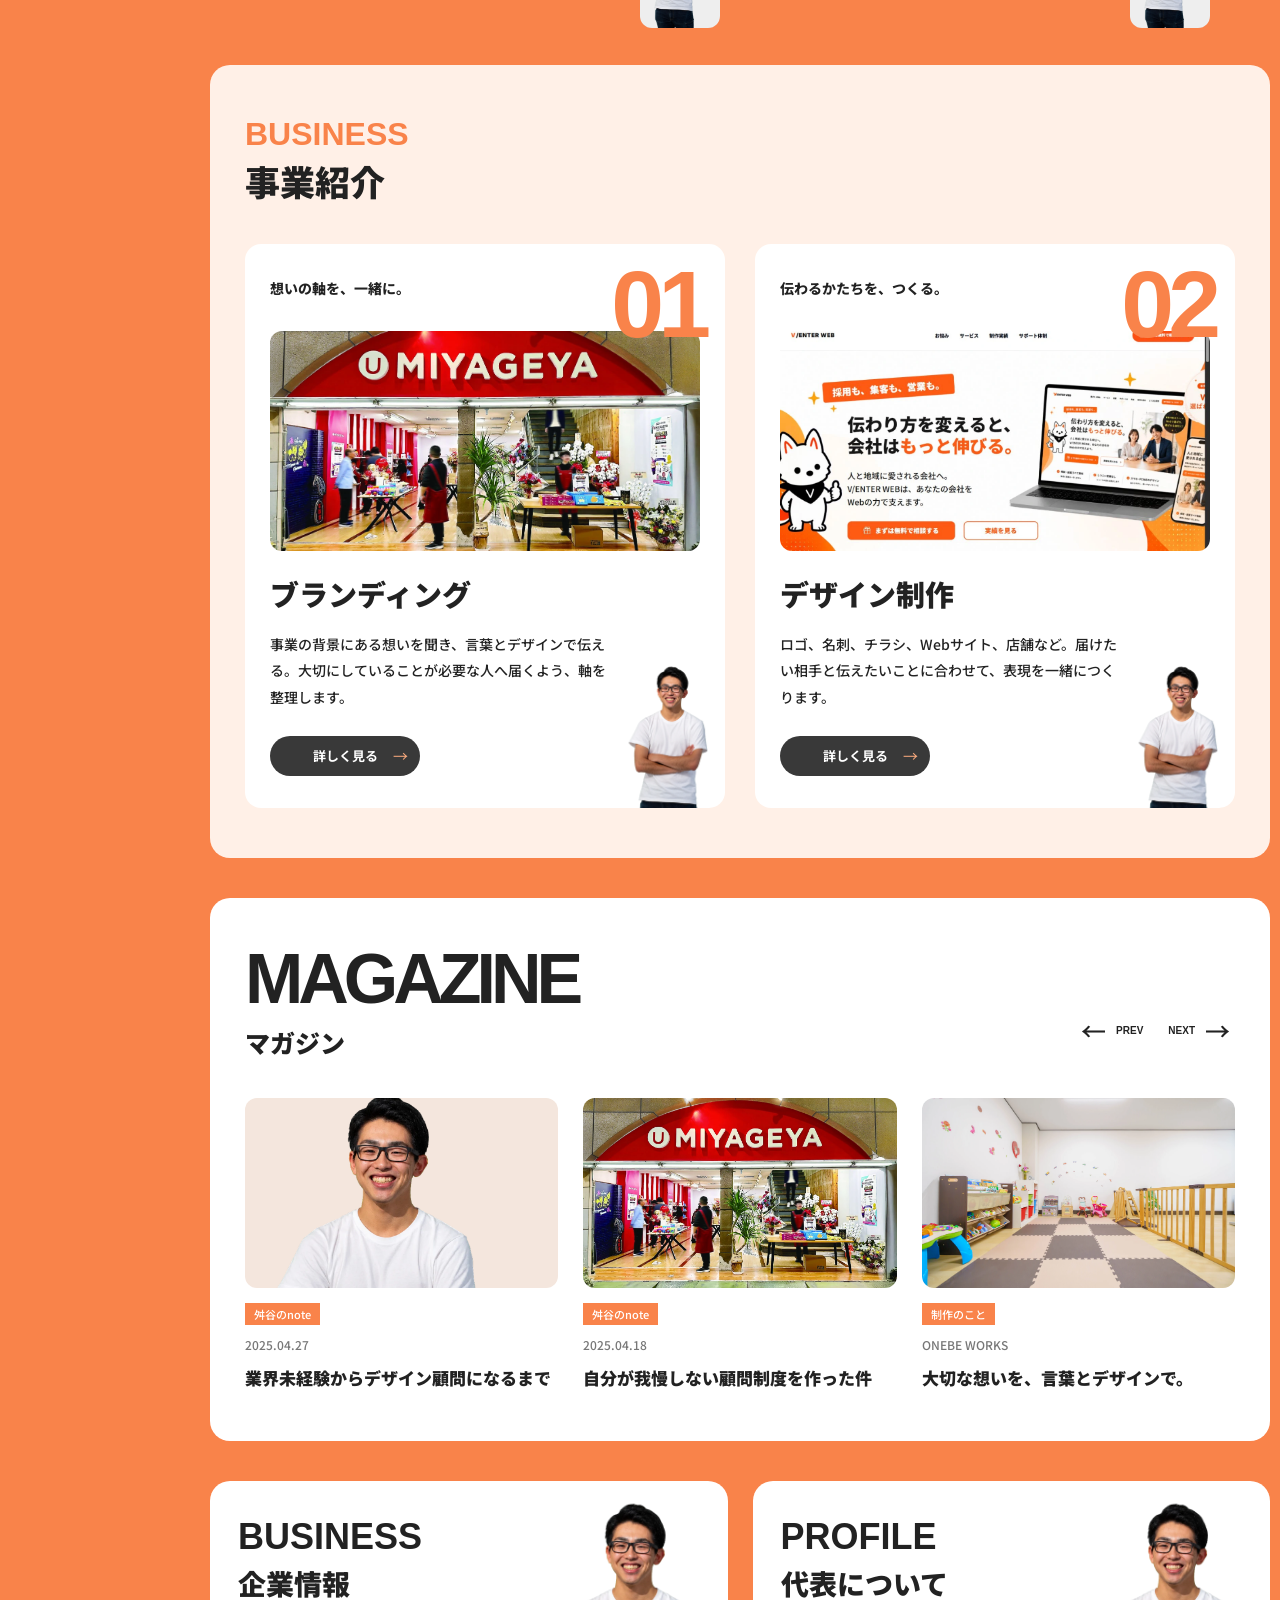
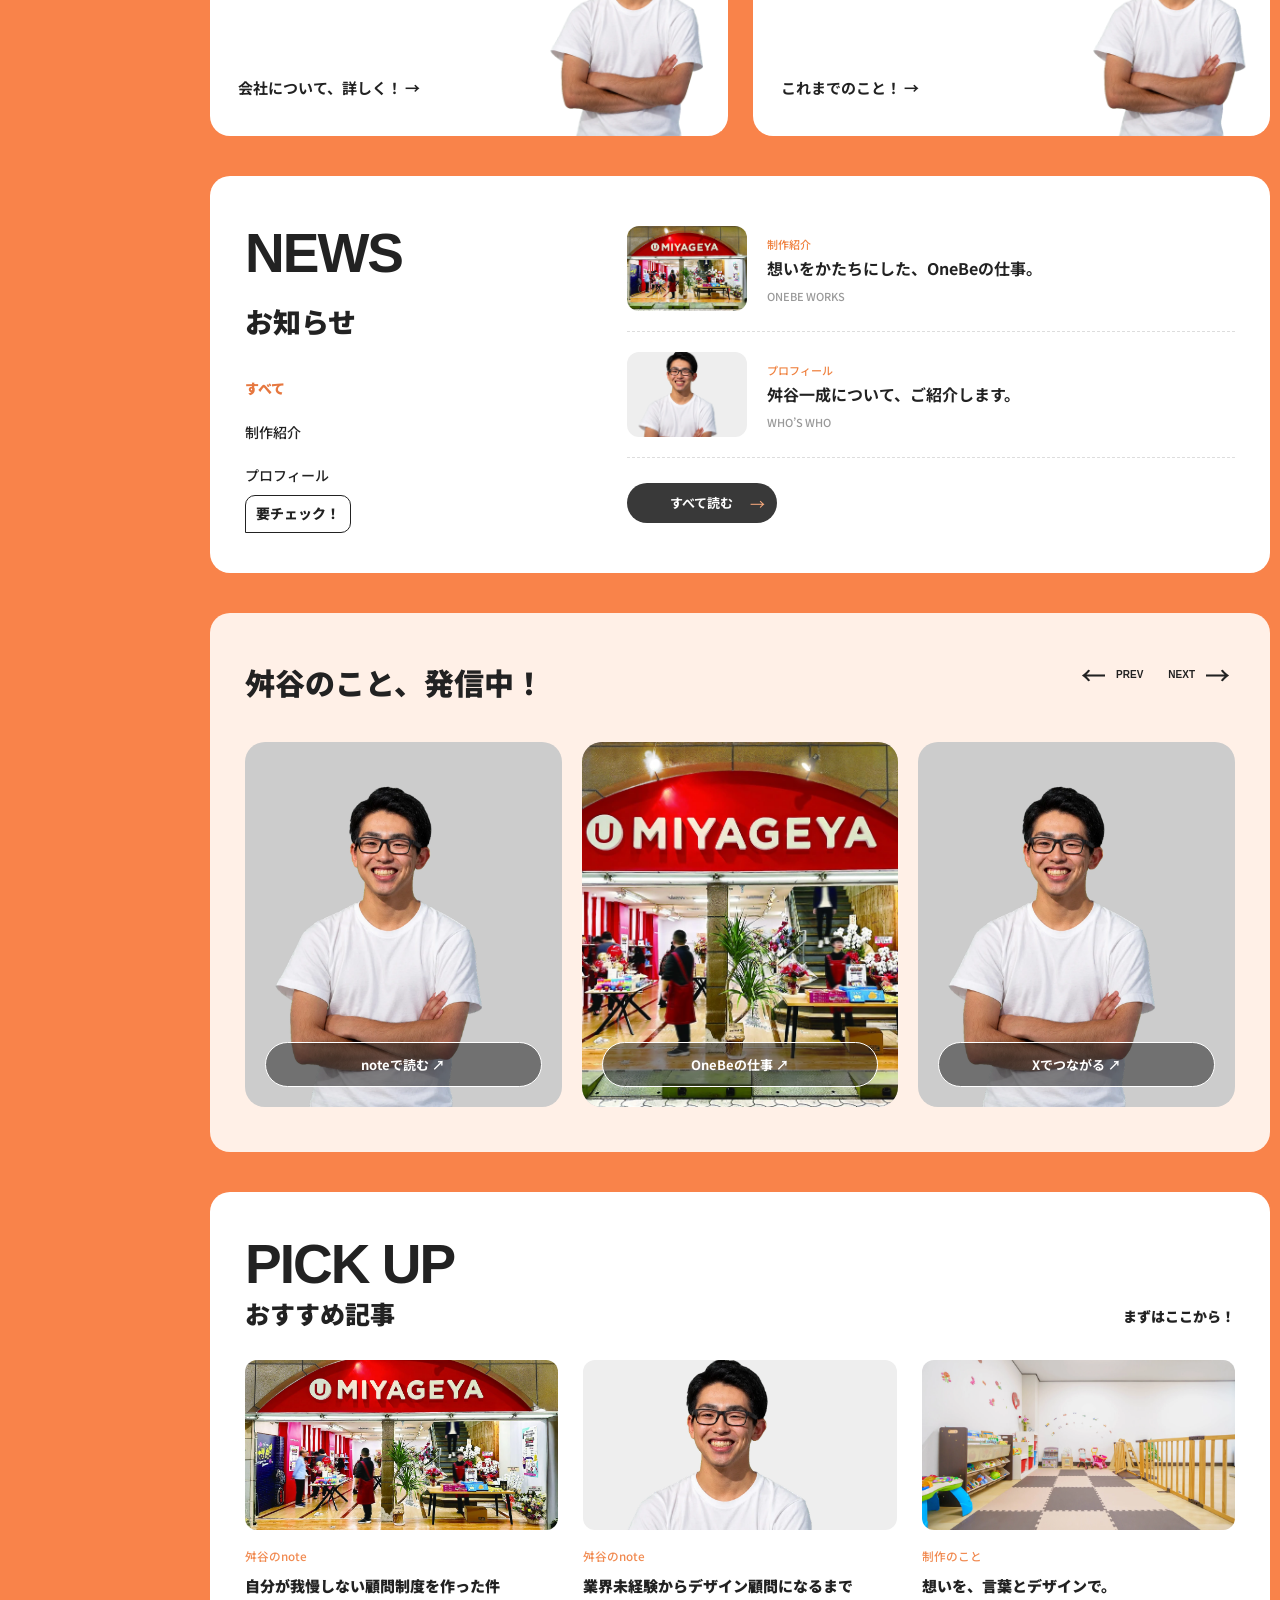
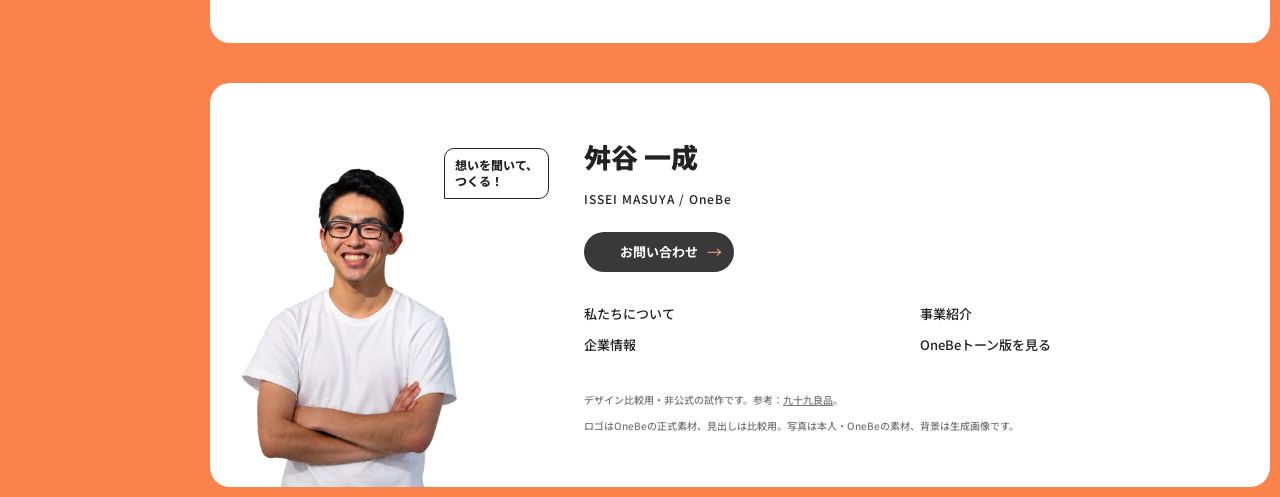
==== commit b80a0c0c: "Replace reference study header with official OneBe logo" ====
--- a/reference-study/index.html
+++ b/reference-study/index.html
@@ -1,6 +1,6 @@
 ﻿<!doctype html>
-<html lang="ja"><head><meta charset="utf-8"><meta name="viewport" content="width=device-width,initial-scale=1"><meta name="robots" content="noindex,nofollow"><meta name="googlebot" content="noindex,nofollow"><title>写真差替え・デザイン比較｜who's who</title><meta name="description" content="九十九良品サイトの構成を検証する写真差替え比較版。公式サイトではありません。"><link rel="stylesheet" href="study.css?v=1"><script src="study.js" defer></script></head>
-<body id="top"><a class="skip" href="#main">本文へ移動</a><div class="layout"><aside class="side"><header><div class="brand"><a href="#top" aria-label="比較版トップ"><picture><source media="(max-width:768px)" srcset="assets/logo-tsukumo_02.svg"><img src="assets/logo-tsukumo_01.svg" alt="九十九良品：参考サイトのロゴ" width="150" height="180"></picture></a><button id="menu" aria-expanded="false" aria-controls="nav">MENU ＋</button></div><div id="nav" class="navigation"><nav aria-label="メインメニュー"><a href="#about">私たちについて <span>→</span></a><button id="business-toggle" aria-expanded="false" aria-controls="business-nav">事業紹介 <span>＋</span></button><div id="business-nav" hidden><a href="#business">ブランディング</a><a href="#business">デザイン制作</a></div><a href="#magazine">マガジン <span>→</span></a><a href="#company">企業情報 <span>→</span></a><a href="#news">お知らせ <span>→</span></a><a href="#contact">お問い合わせ <span>→</span></a></nav><a class="pill" href="https://onebe-inc.github.io/corporate/contact/">お問合せ <span>→</span></a><div class="socials"><a href="https://note.com/isseimasuya" aria-label="note">n</a><a href="https://x.com/isseimasuya" aria-label="X">X</a><a href="https://onebe-inc.github.io/corporate/" aria-label="OneBe">Be</a><a href="../" aria-label="OneBe版へ">W</a></div></div><div class="side-person"><img src="assets/portrait.webp" alt="" width="1000" height="1500"><span class="bubble">今日も、つくる！</span></div></header></aside>
+<html lang="ja"><head><meta charset="utf-8"><meta name="viewport" content="width=device-width,initial-scale=1"><meta name="robots" content="noindex,nofollow"><meta name="googlebot" content="noindex,nofollow"><title>写真差替え・デザイン比較｜who's who</title><meta name="description" content="九十九良品サイトの構成を検証する写真差替え比較版。公式サイトではありません。"><link rel="stylesheet" href="study.css?v=2"><script src="study.js" defer></script></head>
+<body id="top"><a class="skip" href="#main">本文へ移動</a><div class="layout"><aside class="side"><header><div class="brand"><a href="#top" aria-label="比較版トップ"><img class="onebe-logo" src="assets/onebe-logo.png" alt="OneBe" width="467" height="112"></a><button id="menu" aria-expanded="false" aria-controls="nav">MENU ＋</button></div><div id="nav" class="navigation"><nav aria-label="メインメニュー"><a href="#about">私たちについて <span>→</span></a><button id="business-toggle" aria-expanded="false" aria-controls="business-nav">事業紹介 <span>＋</span></button><div id="business-nav" hidden><a href="#business">ブランディング</a><a href="#business">デザイン制作</a></div><a href="#magazine">マガジン <span>→</span></a><a href="#company">企業情報 <span>→</span></a><a href="#news">お知らせ <span>→</span></a><a href="#contact">お問い合わせ <span>→</span></a></nav><a class="pill" href="https://onebe-inc.github.io/corporate/contact/">お問合せ <span>→</span></a><div class="socials"><a href="https://note.com/isseimasuya" aria-label="note">n</a><a href="https://x.com/isseimasuya" aria-label="X">X</a><a href="https://onebe-inc.github.io/corporate/" aria-label="OneBe">Be</a><a href="../" aria-label="OneBe版へ">W</a></div></div><div class="side-person"><img src="assets/portrait.webp" alt="" width="1000" height="1500"><span class="bubble">今日も、つくる！</span></div></header></aside>
 <main id="main"><section class="fv" aria-label="メインビジュアル"><div class="kv"><img class="city" src="assets/hero-background.png" alt="" width="1122" height="1402"><img class="person" src="assets/portrait.webp" alt="舛谷一成の人物写真に差し替えたメインビジュアル" width="1000" height="1500" fetchpriority="high"><div class="shade"></div><div class="balloon"><span>本気</span>で向き合う！</div><div class="kv-content"><h1><img src="assets/tx_01.svg" alt="セールスに、アイとユーを。" width="374" height="146"></h1><p>想いから、言葉へ。言葉から、かたちへ。<br>一人ひとりの大切にしているものに向き合い、<br>デザインを通じて、必要な人へ届けます。</p></div></div>
 <aside class="fv-side" aria-label="記事とお知らせ"><a class="channel-card" href="https://note.com/isseimasuya"><img src="assets/portrait.webp" alt="舛谷一成" width="1000" height="1500"><div><strong>舛谷のこと、<br>少しずつ。</strong><small>noteに書いています。</small><b>マガジン更新中！</b><span>noteで見る ↗</span></div></a><div class="feed"><div class="feed-people" aria-hidden="true"><img src="assets/portrait.webp" alt=""><img src="assets/portrait.webp" alt=""><img src="assets/portrait.webp" alt=""></div><h2>マガジン</h2><div class="feed-list"><a href="https://note.com/isseimasuya/n/nf09b0b39cf4e"><img src="assets/portrait.webp" alt=""><p>業界未経験からデザイン顧問になるまで<time>2025.04.27</time></p></a><a href="https://note.com/isseimasuya/n/n8f726bd15c72"><img src="assets/umui-miyageya.webp" alt=""><p>自分が我慢しない顧問制度を作った件<time>2025.04.18</time></p></a></div><h2>お知らせ</h2><div class="feed-list"><a href="#work"><img src="assets/umui-miyageya.webp" alt=""><p>想いをかたちにした、OneBeの仕事。<time>制作の紹介</time></p></a><a href="#about"><img src="assets/portrait.webp" alt=""><p>舛谷一成について、ご紹介します。<time>プロフィール</time></p></a></div></div></aside></section>
 <section class="about section" id="about"><div class="about-border"></div><img class="about-person" src="assets/portrait.webp" alt="舛谷一成" width="1000" height="1500"><div class="about-copy"><span class="eyebrow">ABOUT</span><h2><img src="assets/tx_01.svg" alt="セールスに、アイとユーを。" width="374" height="146"></h2><p>想いを聞き、言葉にし、かたちにする。<br>一人ひとりの背景に、ていねいに向き合う。<br>事業や人が大切にしているものを、<br>デザインを通じて届けていきます。</p><a class="pill" href="../#about">すべて読む <span>→</span></a></div><div class="about-gallery"><img src="assets/umui-miyageya.webp" alt="UMUI・MIYAGEYA 店舗" loading="lazy"><img src="assets/soyokaze-room.webp" alt="託児所そよかぜ" loading="lazy"><img src="assets/vaizo-enter-web-top.webp" alt="VAIZOのWebサイト" loading="lazy"></div><span class="about-bubble bubble">まずは、話そう！</span></section>
@@ -11,4 +11,5 @@
 <section class="news section" id="news"><div class="news-title"><span class="eyebrow">NEWS</span><h2>お知らせ</h2><div class="tabs"><button class="selected" data-filter="all">すべて</button><button data-filter="work">制作紹介</button><button data-filter="profile">プロフィール</button></div></div><div class="news-list"><a href="https://onebe-inc.github.io/corporate/works/" data-kind="work"><img src="assets/umui-miyageya.webp" alt="" loading="lazy"><span><small>制作紹介</small><strong>想いをかたちにした、OneBeの仕事。</strong><time>ONEBE WORKS</time></span></a><a href="../#about" data-kind="profile"><img src="assets/portrait.webp" alt="" loading="lazy"><span><small>プロフィール</small><strong>舛谷一成について、ご紹介します。</strong><time>WHO’S WHO</time></span></a><a class="pill" href="https://onebe-inc.github.io/corporate/news/">すべて読む <span>→</span></a></div><span class="news-bubble bubble">要チェック！</span></section>
 <section class="channel section"><div class="section-heading"><h2>舛谷のこと、発信中！</h2><div class="carousel-controls"><button data-target="channels" data-dir="-1" aria-label="前の投稿">← <small>PREV</small></button><button data-target="channels" data-dir="1" aria-label="次の投稿"><small>NEXT</small> →</button></div></div><div class="channel-track" id="channels"><a href="https://note.com/isseimasuya"><img src="assets/portrait.webp" alt="舛谷一成" loading="lazy"><b>noteで読む ↗</b></a><a href="https://onebe-inc.github.io/corporate/works/"><img src="assets/umui-miyageya.webp" alt="UMUI・MIYAGEYA" loading="lazy"><b>OneBeの仕事 ↗</b></a><a href="https://x.com/isseimasuya"><img src="assets/portrait.webp" alt="舛谷一成" loading="lazy"><b>Xでつながる ↗</b></a></div></section>
 <section class="pickup section" id="work"><div class="section-heading"><span class="eyebrow">PICK UP</span><h2>おすすめ記事</h2><p>まずはここから！</p></div><div class="pick-grid"><a href="https://note.com/isseimasuya/n/n8f726bd15c72"><img src="assets/umui-miyageya.webp" alt="" loading="lazy"><small>舛谷のnote</small><h3>自分が我慢しない顧問制度を作った件</h3></a><a href="https://note.com/isseimasuya/n/nf09b0b39cf4e"><img src="assets/portrait.webp" alt="" loading="lazy"><small>舛谷のnote</small><h3>業界未経験からデザイン顧問になるまで</h3></a><a href="https://onebe-inc.github.io/corporate/works/"><img src="assets/soyokaze-room.webp" alt="" loading="lazy"><small>制作のこと</small><h3>想いを、言葉とデザインで。</h3></a></div></section>
-<footer class="section" id="contact"><div class="footer-person"><img src="assets/portrait.webp" alt="" loading="lazy"><span class="bubble">想いを聞いて、<br>つくる！</span></div><div class="footer-info"><h2>舛谷 一成</h2><p>ISSEI MASUYA / OneBe</p><a class="pill" href="https://onebe-inc.github.io/corporate/contact/">お問い合わせ <span>→</span></a><div class="footer-nav"><a href="#about">私たちについて</a><a href="#business">事業紹介</a><a href="#company">企業情報</a><a href="../">OneBeトーン版を見る</a></div><small>デザイン比較用・非公式の試作です。参考：<a href="https://tsukumo-ryouhin.jp/">九十九良品</a>。<br>ロゴ・短い見出しは比較用。写真は本人・OneBeの素材、背景は生成画像です。</small></div></footer></main></div></body></html>
+<footer class="section" id="contact"><div class="footer-person"><img src="assets/portrait.webp" alt="" loading="lazy"><span class="bubble">想いを聞いて、<br>つくる！</span></div><div class="footer-info"><h2>舛谷 一成</h2><p>ISSEI MASUYA / OneBe</p><a class="pill" href="https://onebe-inc.github.io/corporate/contact/">お問い合わせ <span>→</span></a><div class="footer-nav"><a href="#about">私たちについて</a><a href="#business">事業紹介</a><a href="#company">企業情報</a><a href="../">OneBeトーン版を見る</a></div><small>デザイン比較用・非公式の試作です。参考：<a href="https://tsukumo-ryouhin.jp/">九十九良品</a>。<br>ロゴはOneBeの正式素材、見出しは比較用。写真は本人・OneBeの素材、背景は生成画像です。</small></div></footer></main></div></body></html>
+
--- a/reference-study/study.css
+++ b/reference-study/study.css
@@ -8,3 +8,7 @@
 @media(prefers-reduced-motion:reduce){html{scroll-behavior:auto}*,*:before,*:after{animation:none!important;transition:none!important}}
 /* Match measured desktop frame and avoid the grid's intrinsic-height expansion. */
 @media(min-width:980px){.fv{grid-template-rows:minmax(0,1fr)}.kv,.fv-side{height:100%;min-height:0}.channel-card{min-height:0}.brand{height:185px;display:flex;justify-content:center;align-items:flex-start}.brand img{width:139.35px;height:162px;object-fit:contain}.side header{padding-top:21.5px}nav{margin-top:0}nav>a,nav>button{height:39px;min-height:39px}.navigation>.pill{margin-top:21px}.socials{margin-top:16px}.kv h1 img{height:auto;aspect-ratio:374 / 146.34375}.kv-content{bottom:24px}}
+
+/* Official OneBe logo: preserve the original navigation spacing without stretching the wordmark. */
+.brand>a{display:flex;align-items:center;justify-content:center;height:100%}.brand .onebe-logo{width:150px;height:auto;object-fit:contain}
+@media(max-width:768px){.brand>a{height:auto}.brand .onebe-logo{width:125px;height:auto}}
